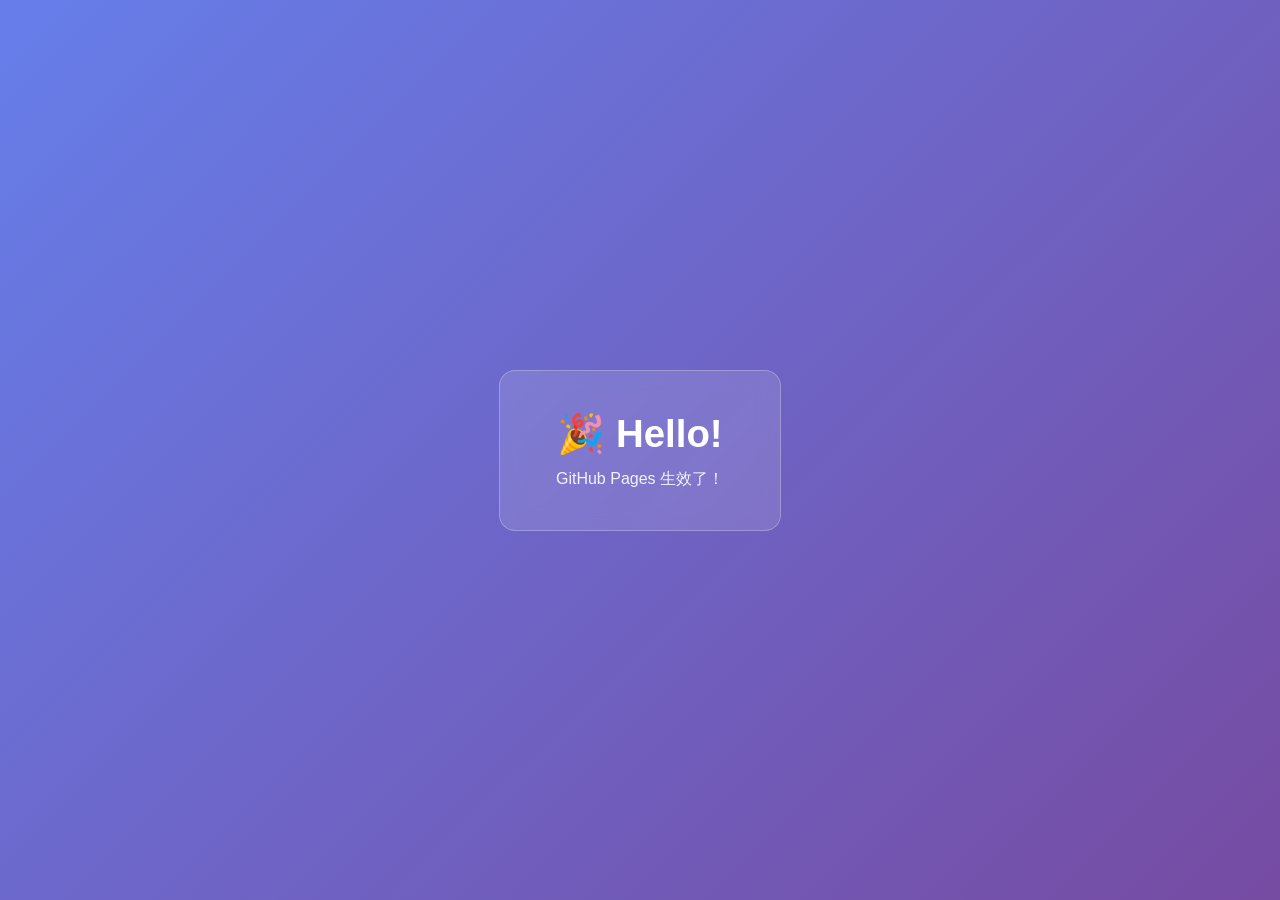
==== index.html @ 2df7113d "Add index.html" ====
<!DOCTYPE html>
<html lang="zh-CN">
<head>
<meta charset="UTF-8">
<meta name="viewport" content="width=device-width, initial-scale=1.0">
<title>test-site</title>
<style>
body { font-family: -apple-system, "Segoe UI", "Microsoft YaHei", sans-serif; min-height: 100vh; display: flex; align-items: center; justify-content: center; margin: 0; background: linear-gradient(135deg, #667eea 0%, #764ba2 100%); color: #fff; }
.card { background: rgba(255,255,255,0.12); border: 1px solid rgba(255,255,255,0.25); border-radius: 16px; padding: 40px 56px; text-align: center; backdrop-filter: blur(10px); }
h1 { font-size: 2.4rem; margin: 0 0 12px; }
p { margin: 0; opacity: 0.9; }
</style>
</head>
<body>
<div class="card">
  <h1>🎉 Hello!</h1>
  <p>GitHub Pages 生效了！</p>
</div>
</body>
</html>
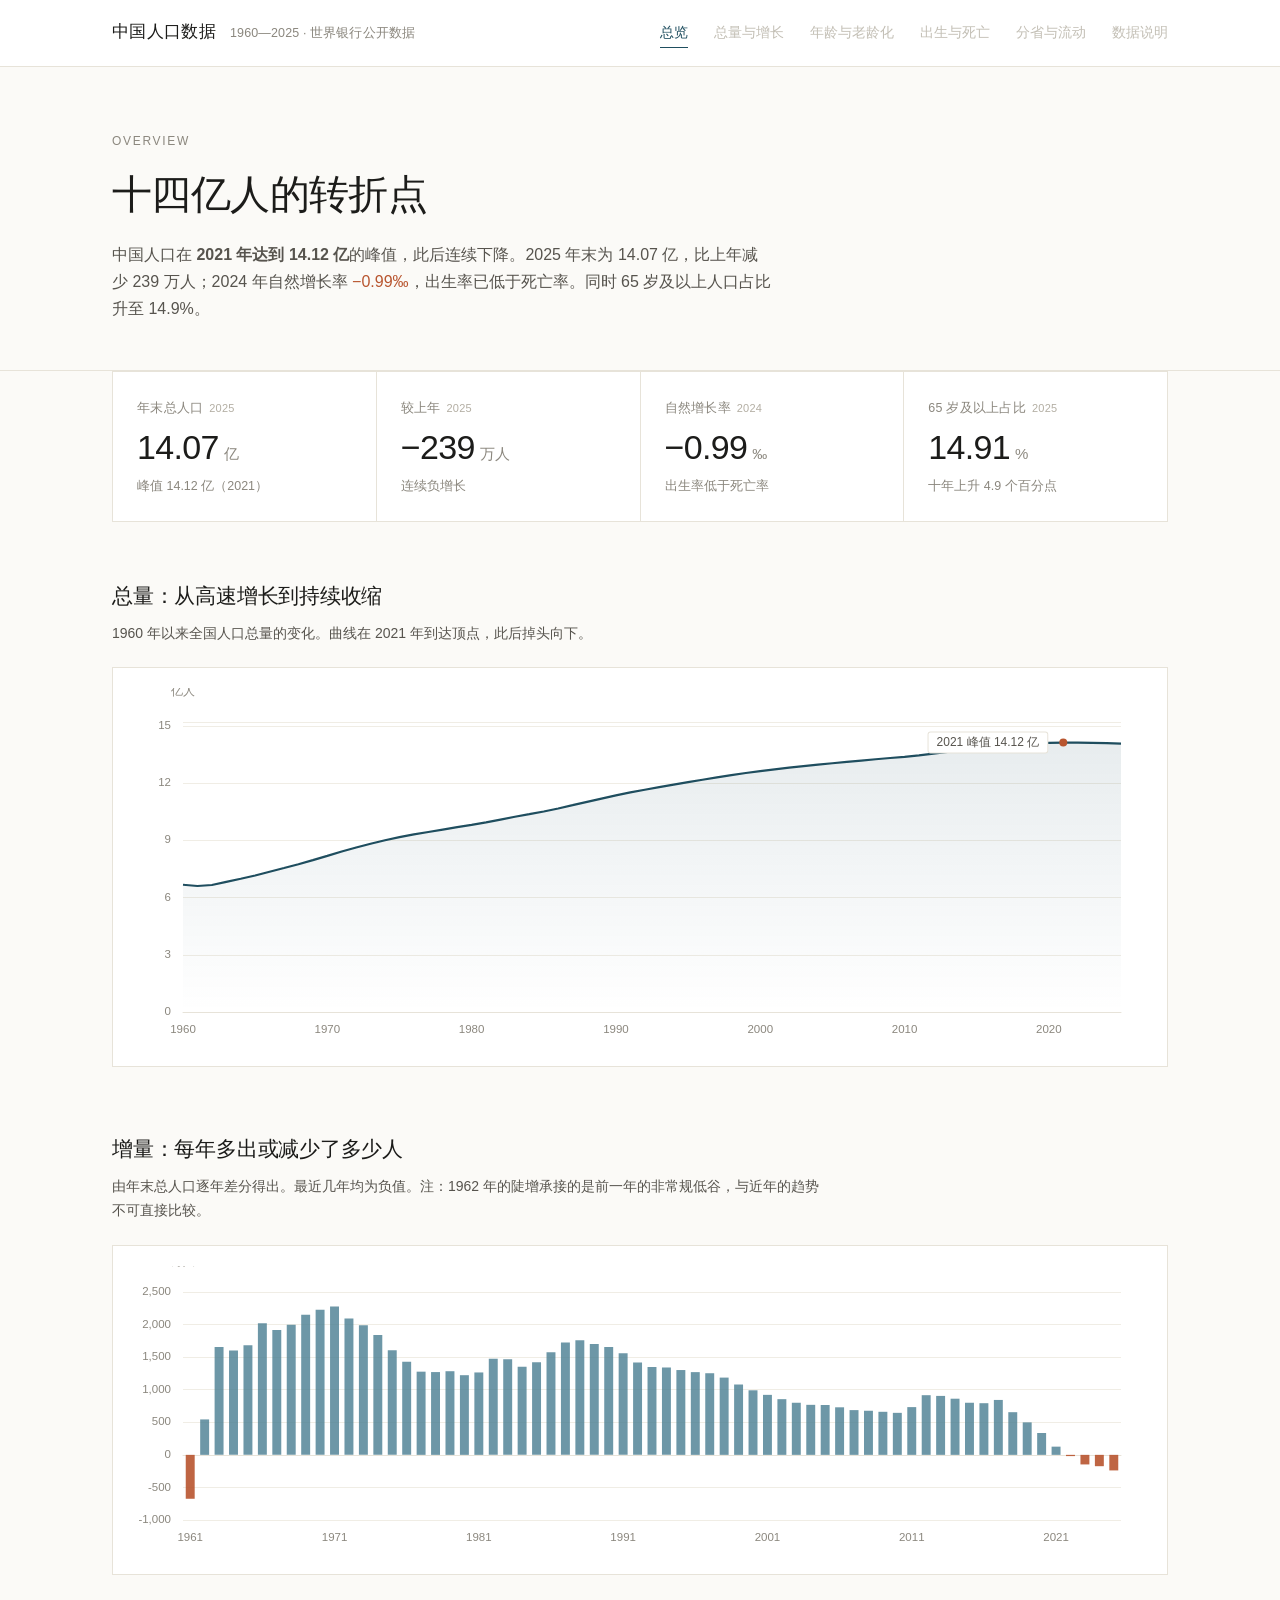
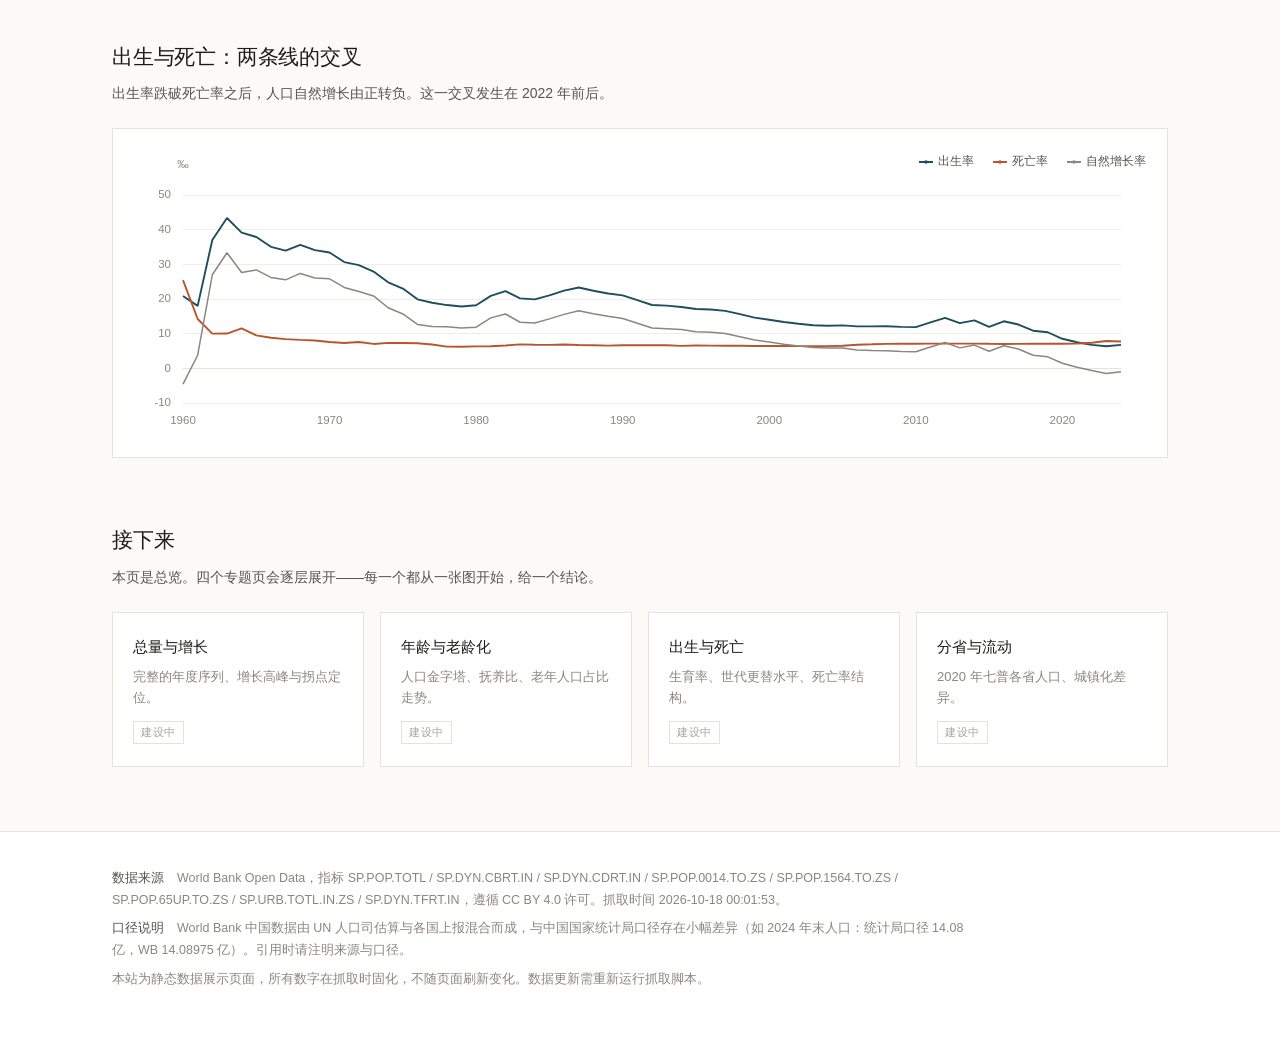
==== commit 37102d34: "阶段1：总览页 + 数据抓取管道 - tools/fetch_data.py：抓取 World Bank 8 项人口指标，带重试与缓存 - data/national.json：9 个序列，1960-" ====
--- a/index.html
+++ b/index.html
@@ -3,18 +3,297 @@
 <head>
 <meta charset="UTF-8">
 <meta name="viewport" content="width=device-width, initial-scale=1.0">
-<title>test-site</title>
-<style>
-body { font-family: -apple-system, "Segoe UI", "Microsoft YaHei", sans-serif; min-height: 100vh; display: flex; align-items: center; justify-content: center; margin: 0; background: linear-gradient(135deg, #667eea 0%, #764ba2 100%); color: #fff; }
-.card { background: rgba(255,255,255,0.12); border: 1px solid rgba(255,255,255,0.25); border-radius: 16px; padding: 40px 56px; text-align: center; backdrop-filter: blur(10px); }
-h1 { font-size: 2.4rem; margin: 0 0 12px; }
-p { margin: 0; opacity: 0.9; }
-</style>
+<title>中国人口数据 · 1960—2025</title>
+<meta name="description" content="基于世界银行公开数据的中国人口观测：总量、年龄结构、出生死亡与城镇化。">
+<link rel="stylesheet" href="assets/css/style.css">
 </head>
 <body>
-<div class="card">
-  <h1>🎉 Hello!</h1>
-  <p>GitHub Pages 生效了！</p>
-</div>
+
+<header class="site-head">
+  <div class="wrap">
+    <div class="brand">
+      <span class="brand-mark">中国人口数据</span>
+      <span class="brand-sub">1960—2025 · 世界银行公开数据</span>
+    </div>
+    <nav class="site-nav">
+      <a href="index.html" class="on">总览</a>
+      <a class="off">总量与增长</a>
+      <a class="off">年龄与老龄化</a>
+      <a class="off">出生与死亡</a>
+      <a class="off">分省与流动</a>
+      <a class="off">数据说明</a>
+    </nav>
+  </div>
+</header>
+
+<section class="hero">
+  <div class="wrap">
+    <p class="hero-kicker">Overview</p>
+    <h1>十四亿人的转折点</h1>
+    <p class="hero-lead" id="lead">正在读取数据…</p>
+  </div>
+</section>
+
+<main class="wrap" id="main">
+  <div class="loading" id="loading">正在加载数据…</div>
+  <div id="content" style="display:none">
+
+    <div class="kpi-row">
+      <div class="kpi">
+        <p class="kpi-label">年末总人口 <span class="kpi-year" id="k1y"></span></p>
+        <div class="kpi-value"><span id="k1">—</span><span class="unit">亿</span></div>
+        <p class="kpi-note" id="k1n"></p>
+      </div>
+      <div class="kpi">
+        <p class="kpi-label">较上年 <span class="kpi-year" id="k2y"></span></p>
+        <div class="kpi-value"><span id="k2">—</span><span class="unit">万人</span></div>
+        <p class="kpi-note" id="k2n"></p>
+      </div>
+      <div class="kpi">
+        <p class="kpi-label">自然增长率 <span class="kpi-year" id="k3y"></span></p>
+        <div class="kpi-value"><span id="k3">—</span><span class="unit">‰</span></div>
+        <p class="kpi-note" id="k3n"></p>
+      </div>
+      <div class="kpi">
+        <p class="kpi-label">65 岁及以上占比 <span class="kpi-year" id="k4y"></span></p>
+        <div class="kpi-value"><span id="k4">—</span><span class="unit">%</span></div>
+        <p class="kpi-note" id="k4n"></p>
+      </div>
+    </div>
+
+    <section class="section">
+      <div class="section-head">
+        <h2>总量：从高速增长到持续收缩</h2>
+        <p>1960 年以来全国人口总量的变化。曲线在 2021 年到达顶点，此后掉头向下。</p>
+      </div>
+      <div class="chart" id="chart-total"></div>
+    </section>
+
+    <section class="section">
+      <div class="section-head">
+        <h2>增量：每年多出或减少了多少人</h2>
+        <p>由年末总人口逐年差分得出。最近几年均为负值。注：1962 年的陡增承接的是前一年的非常规低谷，与近年的趋势不可直接比较。</p>
+      </div>
+      <div class="chart short" id="chart-change"></div>
+    </section>
+
+    <section class="section">
+      <div class="section-head">
+        <h2>出生与死亡：两条线的交叉</h2>
+        <p>出生率跌破死亡率之后，人口自然增长由正转负。这一交叉发生在 2022 年前后。</p>
+      </div>
+      <div class="chart short" id="chart-rates"></div>
+    </section>
+
+    <section class="section">
+      <div class="section-head">
+        <h2>接下来</h2>
+        <p>本页是总览。四个专题页会逐层展开——每一个都从一张图开始，给一个结论。</p>
+      </div>
+      <div class="next-grid">
+        <div class="next-card">
+          <p class="t">总量与增长</p>
+          <p class="d">完整的年度序列、增长高峰与拐点定位。</p>
+          <span class="badge">建设中</span>
+        </div>
+        <div class="next-card">
+          <p class="t">年龄与老龄化</p>
+          <p class="d">人口金字塔、抚养比、老年人口占比走势。</p>
+          <span class="badge">建设中</span>
+        </div>
+        <div class="next-card">
+          <p class="t">出生与死亡</p>
+          <p class="d">生育率、世代更替水平、死亡率结构。</p>
+          <span class="badge">建设中</span>
+        </div>
+        <div class="next-card">
+          <p class="t">分省与流动</p>
+          <p class="d">2020 年七普各省人口、城镇化差异。</p>
+          <span class="badge">建设中</span>
+        </div>
+      </div>
+    </section>
+
+  </div>
+</main>
+
+<footer class="site-foot">
+  <div class="wrap">
+    <p><strong>数据来源</strong>　World Bank Open Data，指标 <span id="src-list">—</span>，遵循 CC BY 4.0 许可。抓取时间 <span id="src-time">—</span>。</p>
+    <p><strong>口径说明</strong>　<span id="src-caveat">—</span></p>
+    <p>本站为静态数据展示页面，所有数字在抓取时固化，不随页面刷新变化。数据更新需重新运行抓取脚本。</p>
+  </div>
+</footer>
+
+<script src="assets/js/echarts.min.js"></script>
+<script src="assets/js/common.js"></script>
+<script>
+(function () {
+  "use strict";
+  var $ = function (id) { return document.getElementById(id); };
+
+  CHP.load().then(function (D) {
+    var S = D.series, C = CHP.C;
+
+    $("loading").style.display = "none";
+    $("content").style.display = "";
+
+    /* ---- KPI ---- */
+    var pop = S.population, chg = S.annual_change,
+        ngr = S.natural_rate, old = S.age_65_up;
+
+    var popLast = CHP.last(pop), popPeak = CHP.peak(pop);
+    var chgLast = CHP.last(chg), ngrLast = CHP.last(ngr), oldLast = CHP.last(old);
+
+    $("k1y").textContent = popLast.year;
+    $("k1").textContent = CHP.yi(popLast.value);
+    $("k1n").textContent = "峰值 " + CHP.yi(popPeak.value) + " 亿（" + popPeak.year + "）";
+
+    $("k2y").textContent = chgLast.year;
+    $("k2").textContent = CHP.signed(chgLast.value / 1e4, 0);
+    $("k2n").innerHTML = '<span class="' + (chgLast.value < 0 ? "down" : "") + '">'
+      + (chgLast.value < 0 ? "连续负增长" : "仍在增长") + "</span>";
+
+    $("k3y").textContent = ngrLast.year;
+    $("k3").textContent = CHP.signed(ngrLast.value, 2);
+    $("k3n").innerHTML = '<span class="down">出生率低于死亡率</span>';
+
+    $("k4y").textContent = oldLast.year;
+    $("k4").textContent = oldLast.value.toFixed(2);
+    var oldVals = CHP.yearList(old).map(function (y) { return old.data[String(y)]; });
+    var delta = oldLast.value - oldVals[Math.max(0, oldVals.length - 11)];
+    $("k4n").textContent = "十年上升 " + delta.toFixed(1) + " 个百分点";
+
+    /* ---- 结论句 ---- */
+    $("lead").innerHTML =
+      "中国人口在 <strong>" + popPeak.year + " 年达到 " + CHP.yi(popPeak.value) + " 亿</strong>的峰值，"
+      + "此后连续下降。" + popLast.year + " 年末为 " + CHP.yi(popLast.value) + " 亿，"
+      + "比上年减少 " + Math.abs(chgLast.value / 1e4).toFixed(0) + " 万人；"
+      + ngrLast.year + " 年自然增长率 <em>" + CHP.signed(ngrLast.value, 2) + "‰</em>，"
+      + "出生率已低于死亡率。同时 65 岁及以上人口占比升至 "
+      + oldLast.value.toFixed(1) + "%。";
+
+    /* ---- 图 1：总人口 ---- */
+    var ys = CHP.yearList(pop), vals = CHP.values(pop, ys);
+    var sTotal = CHP.lineSeries("总人口",
+      vals.map(function (v) { return +(v / 1e8).toFixed(3); }),
+      C.accent, { width: 2.2, area: true });
+    sTotal.markPoint = {
+      symbol: "circle", symbolSize: 8,
+      itemStyle: { color: C.warm },
+      label: {
+        show: true,
+        position: "left",
+        distance: 12,
+        formatter: popPeak.year + " 峰值 " + CHP.yi(popPeak.value) + " 亿",
+        color: C.ink2,
+        fontSize: 12,
+        fontFamily: CHP.FONT,
+        backgroundColor: "#ffffff",
+        borderColor: C.line,
+        borderWidth: 1,
+        borderRadius: 2,
+        padding: [4, 8]
+      },
+      data: [{ coord: [String(popPeak.year), popPeak.value / 1e8] }]
+    };
+    var c1 = echarts.init($("chart-total"));
+    c1.setOption({
+      grid: { left: 58, right: 34, top: 34, bottom: 42 },
+      tooltip: CHP.tooltipCommon({
+        trigger: "axis",
+        formatter: function (ps) {
+          var p = ps[0];
+          return "<b>" + p.axisValue + " 年</b><br/>总人口 " + Number(p.value).toFixed(2) + " 亿";
+        }
+      }),
+      xAxis: CHP.axisCommon({
+        type: "category", boundaryGap: false, data: ys,
+        axisLabel: { color: C.ink3, fontSize: 11.5, interval: 9, margin: 12 }
+      }),
+      yAxis: CHP.axisCommon({
+        type: "value", min: 0, max: 15.2, name: "亿人", nameGap: 18
+      }),
+      series: [sTotal]
+    });
+
+    /* ---- 图 2：年增量 ---- */
+    var ys2 = CHP.yearList(chg), vals2 = CHP.values(chg, ys2);
+    var c2 = echarts.init($("chart-change"));
+    c2.setOption({
+      grid: { left: 58, right: 34, top: 26, bottom: 42 },
+      tooltip: CHP.tooltipCommon({
+        trigger: "axis",
+        formatter: function (ps) {
+          var p = ps[0], v = Number(p.value);
+          return "<b>" + p.axisValue + " 年</b><br/>较上年 "
+            + (v >= 0 ? "+" : "\u2212") + Math.abs(v).toFixed(0) + " 万人";
+        }
+      }),
+      xAxis: CHP.axisCommon({
+        type: "category", data: ys2,
+        axisLabel: { color: C.ink3, fontSize: 11.5, interval: 9, margin: 12 }
+      }),
+      yAxis: CHP.axisCommon({ type: "value", name: "万人", nameGap: 18 }),
+      series: [{
+        type: "bar", name: "年增量", barWidth: "62%",
+        data: vals2.map(function (v) {
+          return {
+            value: +(v / 1e4).toFixed(0),
+            itemStyle: { color: v >= 0 ? C.accent2 : C.warm, opacity: v >= 0 ? 0.82 : 0.9 }
+          };
+        })
+      }]
+    });
+
+    /* ---- 图 3：出生率 / 死亡率 / 自然增长率 ---- */
+    var ybr = CHP.yearList(S.birth_rate);
+    var ydr = CHP.yearList(S.death_rate);
+    var y3 = ybr.filter(function (y) {
+      return ydr.indexOf(y) >= 0 && S.natural_rate.data[String(y)] !== undefined;
+    });
+
+    var c3 = echarts.init($("chart-rates"));
+    c3.setOption({
+      grid: { left: 58, right: 34, top: 46, bottom: 42 },
+      legend: {
+        top: 2, right: 4, itemWidth: 14, itemHeight: 2, itemGap: 18,
+        textStyle: { color: C.ink2, fontSize: 12, fontFamily: CHP.FONT }
+      },
+      tooltip: CHP.tooltipCommon({
+        trigger: "axis",
+        valueFormatter: function (v) {
+          return v === null || v === undefined ? "—" : Number(v).toFixed(2) + "‰";
+        }
+      }),
+      xAxis: CHP.axisCommon({
+        type: "category", boundaryGap: false, data: y3,
+        axisLabel: { color: C.ink3, fontSize: 11.5, interval: 9, margin: 12 }
+      }),
+      yAxis: CHP.axisCommon({ type: "value", name: "‰", nameGap: 18 }),
+      series: [
+        CHP.lineSeries("出生率", CHP.values(S.birth_rate, y3), C.accent, { width: 1.9 }),
+        CHP.lineSeries("死亡率", CHP.values(S.death_rate, y3), C.warm, { width: 1.9 }),
+        CHP.lineSeries("自然增长率", CHP.values(S.natural_rate, y3), C.ink3, { width: 1.5 })
+      ]
+    });
+
+    /* ---- 页脚 ---- */
+    $("src-list").textContent =
+      "SP.POP.TOTL / SP.DYN.CBRT.IN / SP.DYN.CDRT.IN / SP.POP.0014.TO.ZS / " +
+      "SP.POP.1564.TO.ZS / SP.POP.65UP.TO.ZS / SP.URB.TOTL.IN.ZS / SP.DYN.TFRT.IN";
+    $("src-time").textContent = D.meta.fetched_at.replace("T", " ").slice(0, 19);
+    $("src-caveat").textContent = D.meta.caveat;
+
+    var charts = [c1, c2, c3];
+    window.addEventListener("resize", function () {
+      charts.forEach(function (c) { c.resize(); });
+    });
+  }).catch(function (e) {
+    $("loading").style.display = "none";
+    CHP.fail($("main"), e.message);
+  });
+})();
+</script>
 </body>
 </html>
--- a/assets/css/style.css
+++ b/assets/css/style.css
@@ -0,0 +1,300 @@
+:root {
+  --bg: #fbfaf7;
+  --surface: #ffffff;
+  --ink: #1c1c1a;
+  --ink-2: #57544e;
+  --ink-3: #8b877e;
+  --line: #e7e3d9;
+  --line-soft: #f0ede5;
+  --accent: #1f4e5f;
+  --accent-soft: #e8eff2;
+  --warm: #b8552f;
+  --warm-soft: #f7ece7;
+  --gold: #b08a2e;
+  --radius: 3px;
+  --sans: "Segoe UI", -apple-system, BlinkMacSystemFont, "Helvetica Neue",
+          "PingFang SC", "Hiragino Sans GB", "Microsoft YaHei", sans-serif;
+}
+
+* { box-sizing: border-box; }
+
+html { -webkit-text-size-adjust: 100%; }
+
+body {
+  margin: 0;
+  background: var(--bg);
+  color: var(--ink);
+  font-family: var(--sans);
+  font-size: 15px;
+  line-height: 1.7;
+  -webkit-font-smoothing: antialiased;
+  -moz-osx-font-smoothing: grayscale;
+}
+
+.wrap { max-width: 1120px; margin: 0 auto; padding: 0 32px; }
+
+/* ---------- header ---------- */
+
+.site-head {
+  border-bottom: 1px solid var(--line);
+  background: var(--surface);
+}
+
+.site-head .wrap {
+  display: flex;
+  align-items: baseline;
+  justify-content: space-between;
+  gap: 24px;
+  padding-top: 18px;
+  padding-bottom: 18px;
+  flex-wrap: wrap;
+}
+
+.brand { display: flex; align-items: baseline; gap: 14px; }
+
+.brand-mark {
+  font-size: 17px;
+  font-weight: 500;
+  letter-spacing: 0.02em;
+  color: var(--ink);
+}
+
+.brand-sub {
+  font-size: 12.5px;
+  color: var(--ink-3);
+  letter-spacing: 0.01em;
+}
+
+.site-nav { display: flex; gap: 26px; flex-wrap: wrap; }
+
+.site-nav a {
+  font-size: 13.5px;
+  color: var(--ink-2);
+  text-decoration: none;
+  padding-bottom: 2px;
+  border-bottom: 1px solid transparent;
+  transition: color .15s, border-color .15s;
+}
+
+.site-nav a:hover { color: var(--accent); border-bottom-color: var(--accent); }
+.site-nav a.on { color: var(--accent); border-bottom-color: var(--accent); }
+
+.site-nav a.off {
+  color: #c3bfb5;
+  cursor: default;
+  pointer-events: none;
+}
+
+/* ---------- hero ---------- */
+
+.hero { padding: 64px 0 48px; border-bottom: 1px solid var(--line); }
+
+.hero-kicker {
+  font-size: 12px;
+  letter-spacing: 0.14em;
+  text-transform: uppercase;
+  color: var(--ink-3);
+  margin: 0 0 18px;
+}
+
+.hero h1 {
+  font-size: 40px;
+  line-height: 1.28;
+  font-weight: 500;
+  letter-spacing: -0.015em;
+  margin: 0 0 20px;
+  max-width: 760px;
+}
+
+.hero-lead {
+  font-size: 16px;
+  color: var(--ink-2);
+  max-width: 660px;
+  margin: 0;
+}
+
+.hero-lead em {
+  font-style: normal;
+  color: var(--warm);
+  font-weight: 500;
+}
+
+/* ---------- kpi ---------- */
+
+.kpi-row {
+  display: grid;
+  grid-template-columns: repeat(4, 1fr);
+  gap: 1px;
+  background: var(--line);
+  border: 1px solid var(--line);
+  margin: 0 0 56px;
+}
+
+.kpi {
+  background: var(--surface);
+  padding: 26px 24px 24px;
+}
+
+.kpi-label {
+  font-size: 12.5px;
+  color: var(--ink-3);
+  letter-spacing: 0.02em;
+  margin: 0 0 10px;
+  display: flex;
+  align-items: baseline;
+  gap: 6px;
+}
+
+.kpi-year {
+  font-size: 11px;
+  color: #b3aea3;
+  font-variant-numeric: tabular-nums;
+}
+
+.kpi-value {
+  font-size: 34px;
+  font-weight: 400;
+  line-height: 1.1;
+  letter-spacing: -0.02em;
+  font-variant-numeric: tabular-nums;
+  color: var(--ink);
+}
+
+.kpi-value .unit {
+  font-size: 15px;
+  color: var(--ink-3);
+  margin-left: 5px;
+  letter-spacing: 0;
+}
+
+.kpi-note {
+  font-size: 12.5px;
+  color: var(--ink-3);
+  margin: 9px 0 0;
+}
+
+.kpi-note.down { color: var(--warm); }
+
+/* ---------- section ---------- */
+
+.section { margin: 0 0 64px; }
+
+.section-head { margin-bottom: 22px; }
+
+.section-head h2 {
+  font-size: 21px;
+  font-weight: 500;
+  letter-spacing: -0.01em;
+  margin: 0 0 8px;
+}
+
+.section-head p {
+  font-size: 14px;
+  color: var(--ink-2);
+  margin: 0;
+  max-width: 720px;
+}
+
+.chart {
+  width: 100%;
+  height: 400px;
+  background: var(--surface);
+  border: 1px solid var(--line);
+  padding: 20px 12px 12px;
+}
+
+.chart.short { height: 330px; }
+
+/* ---------- next up ---------- */
+
+.next-grid {
+  display: grid;
+  grid-template-columns: repeat(4, 1fr);
+  gap: 16px;
+}
+
+.next-card {
+  background: var(--surface);
+  border: 1px solid var(--line);
+  padding: 22px 20px;
+  min-height: 132px;
+}
+
+.next-card .t {
+  font-size: 14.5px;
+  font-weight: 500;
+  margin: 0 0 8px;
+  color: var(--ink);
+}
+
+.next-card .d {
+  font-size: 13px;
+  color: var(--ink-3);
+  margin: 0;
+  line-height: 1.6;
+}
+
+.next-card .badge {
+  display: inline-block;
+  font-size: 11px;
+  letter-spacing: 0.06em;
+  color: #a9a49a;
+  border: 1px solid var(--line);
+  padding: 1px 7px;
+  margin-top: 12px;
+}
+
+/* ---------- footer ---------- */
+
+.site-foot {
+  border-top: 1px solid var(--line);
+  background: var(--surface);
+  padding: 36px 0 48px;
+  margin-top: 24px;
+}
+
+.site-foot p {
+  font-size: 12.5px;
+  color: var(--ink-3);
+  margin: 0 0 7px;
+  max-width: 860px;
+  line-height: 1.75;
+}
+
+.site-foot strong { font-weight: 500; color: var(--ink-2); }
+
+.site-foot a { color: var(--accent); text-decoration: none; }
+.site-foot a:hover { text-decoration: underline; }
+
+.loading {
+  padding: 80px 0;
+  text-align: center;
+  color: var(--ink-3);
+  font-size: 14px;
+}
+
+.err {
+  padding: 20px 24px;
+  border: 1px solid #e5c9bd;
+  background: var(--warm-soft);
+  color: #7d3a22;
+  font-size: 13.5px;
+}
+
+/* ---------- responsive ---------- */
+
+@media (max-width: 860px) {
+  .wrap { padding: 0 20px; }
+  .hero { padding: 44px 0 36px; }
+  .hero h1 { font-size: 28px; }
+  .kpi-row { grid-template-columns: repeat(2, 1fr); }
+  .next-grid { grid-template-columns: repeat(2, 1fr); }
+  .chart { height: 320px; }
+}
+
+@media (max-width: 520px) {
+  .kpi-row { grid-template-columns: 1fr; }
+  .next-grid { grid-template-columns: 1fr; }
+  .hero h1 { font-size: 24px; }
+  .site-nav { gap: 16px; }
+}
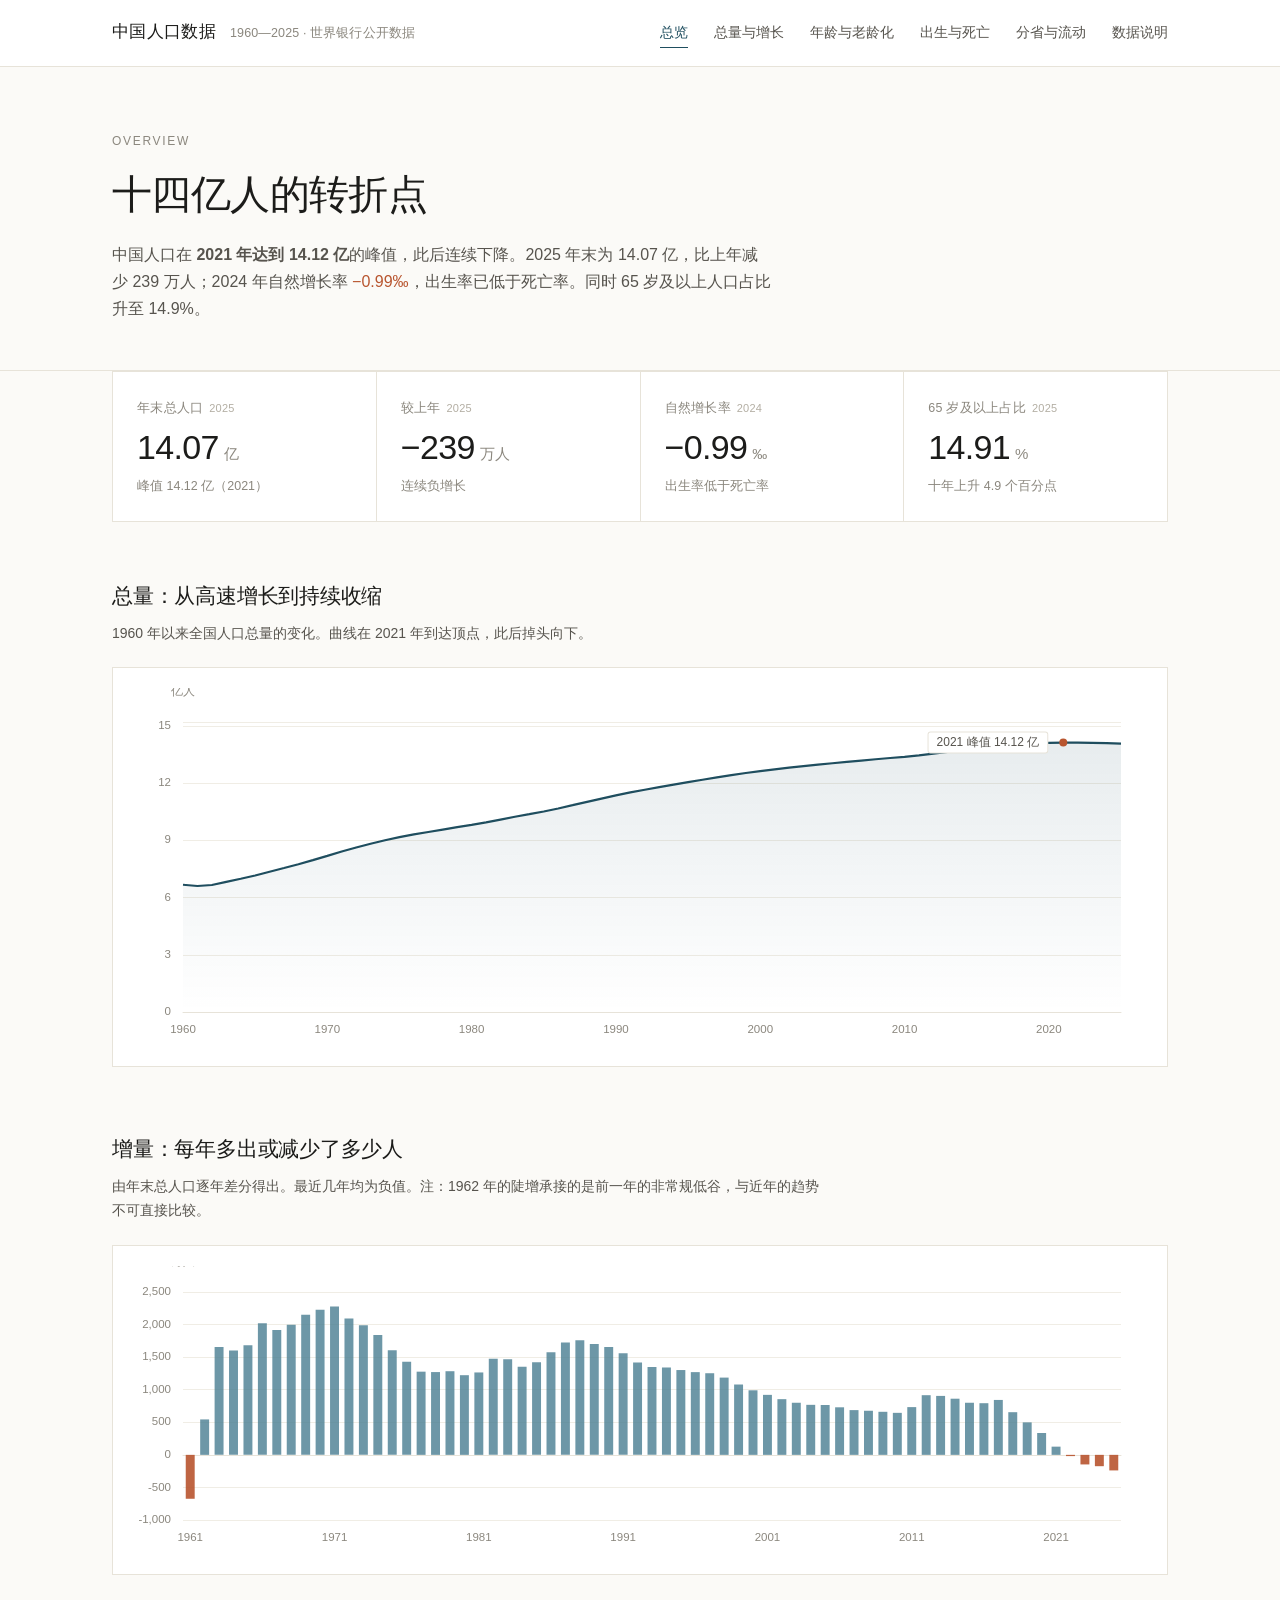
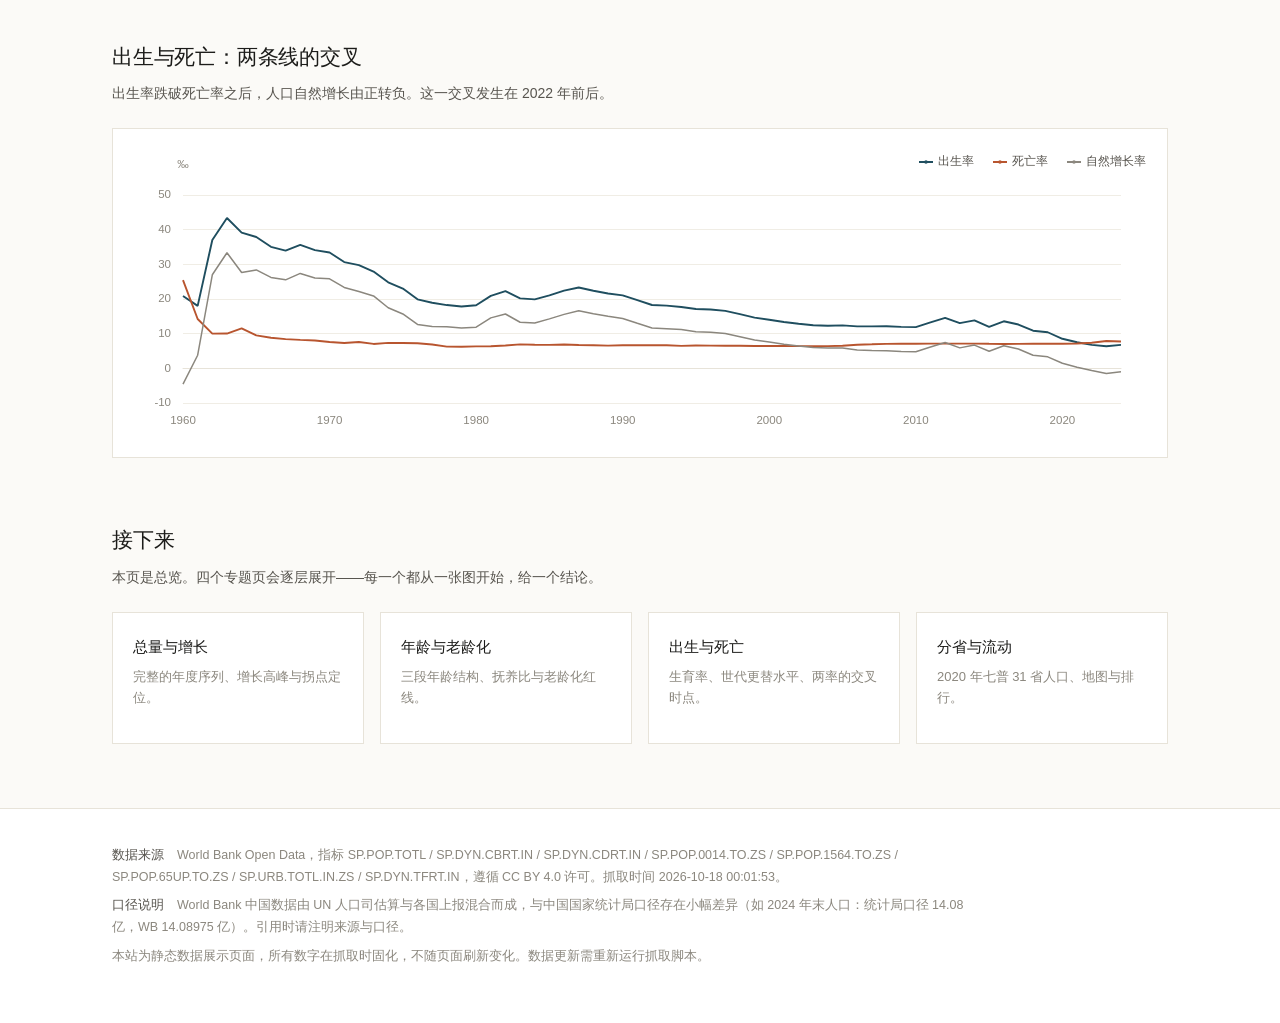
==== commit 34327816: "阶段2-4：四个专题页与数据说明页 - population.html 总量与增长 - age.html 年龄与老龄化 - birth.html 出生与死亡 - province.html 分省与流动" ====
--- a/index.html
+++ b/index.html
@@ -17,11 +17,11 @@
     </div>
     <nav class="site-nav">
       <a href="index.html" class="on">总览</a>
-      <a class="off">总量与增长</a>
-      <a class="off">年龄与老龄化</a>
-      <a class="off">出生与死亡</a>
-      <a class="off">分省与流动</a>
-      <a class="off">数据说明</a>
+      <a href="population.html">总量与增长</a>
+      <a href="age.html">年龄与老龄化</a>
+      <a href="birth.html">出生与死亡</a>
+      <a href="province.html">分省与流动</a>
+      <a href="about.html">数据说明</a>
     </nav>
   </div>
 </header>
@@ -91,26 +91,22 @@
         <p>本页是总览。四个专题页会逐层展开——每一个都从一张图开始，给一个结论。</p>
       </div>
       <div class="next-grid">
-        <div class="next-card">
+        <a class="next-card" href="population.html">
           <p class="t">总量与增长</p>
           <p class="d">完整的年度序列、增长高峰与拐点定位。</p>
-          <span class="badge">建设中</span>
-        </div>
-        <div class="next-card">
+        </a>
+        <a class="next-card" href="age.html">
           <p class="t">年龄与老龄化</p>
-          <p class="d">人口金字塔、抚养比、老年人口占比走势。</p>
-          <span class="badge">建设中</span>
-        </div>
-        <div class="next-card">
+          <p class="d">三段年龄结构、抚养比与老龄化红线。</p>
+        </a>
+        <a class="next-card" href="birth.html">
           <p class="t">出生与死亡</p>
-          <p class="d">生育率、世代更替水平、死亡率结构。</p>
-          <span class="badge">建设中</span>
-        </div>
-        <div class="next-card">
+          <p class="d">生育率、世代更替水平、两率的交叉时点。</p>
+        </a>
+        <a class="next-card" href="province.html">
           <p class="t">分省与流动</p>
-          <p class="d">2020 年七普各省人口、城镇化差异。</p>
-          <span class="badge">建设中</span>
-        </div>
+          <p class="d">2020 年七普 31 省人口、地图与排行。</p>
+        </a>
       </div>
     </section>
 
--- a/assets/css/style.css
+++ b/assets/css/style.css
@@ -220,6 +220,16 @@
   min-height: 132px;
 }
 
+a.next-card {
+  display: block;
+  text-decoration: none;
+  color: inherit;
+  transition: border-color .16s, background .16s;
+}
+
+a.next-card:hover { border-color: var(--accent); background: #fdfcf9; }
+a.next-card:hover .t { color: var(--accent); }
+
 .next-card .t {
   font-size: 14.5px;
   font-weight: 500;
@@ -281,15 +291,139 @@
   font-size: 13.5px;
 }
 
+/* ---------- 子页面标题 ---------- */
+
+.page-head {
+  padding: 56px 0 40px;
+  border-bottom: 1px solid var(--line);
+  background: var(--surface);
+}
+
+.page-head h1 {
+  font-size: 34px;
+  font-weight: 500;
+  letter-spacing: -0.015em;
+  line-height: 1.32;
+  margin: 0 0 16px;
+  max-width: 720px;
+}
+
+.page-head .lead {
+  font-size: 15.5px;
+  color: var(--ink-2);
+  max-width: 700px;
+  margin: 0;
+}
+
+.page-head .lead em { font-style: normal; color: var(--warm); font-weight: 500; }
+
+/* ---------- 关键事实 ---------- */
+
+.facts {
+  display: grid;
+  grid-template-columns: repeat(3, 1fr);
+  gap: 1px;
+  background: var(--line);
+  border: 1px solid var(--line);
+  margin: 0 0 48px;
+}
+
+.fact { background: var(--surface); padding: 22px 22px 20px; }
+
+.fact .n {
+  font-size: 12.5px;
+  color: var(--ink-3);
+  margin: 0 0 10px;
+  letter-spacing: 0.02em;
+}
+
+.fact .v {
+  font-size: 23px;
+  font-weight: 400;
+  letter-spacing: -0.01em;
+  font-variant-numeric: tabular-nums;
+  line-height: 1.15;
+}
+
+.fact .v .u { font-size: 13px; color: var(--ink-3); margin-left: 4px; }
+
+.fact .t { font-size: 12.5px; color: var(--ink-2); margin: 8px 0 0; line-height: 1.6; }
+
+/* ---------- 数据表 ---------- */
+
+.table-wrap { overflow-x: auto; border: 1px solid var(--line); background: var(--surface); }
+
+.data-table {
+  width: 100%;
+  border-collapse: collapse;
+  font-size: 13.5px;
+  min-width: 520px;
+}
+
+.data-table th {
+  text-align: left;
+  font-weight: 500;
+  color: var(--ink-2);
+  padding: 11px 14px;
+  border-bottom: 1px solid var(--line);
+  background: #faf9f5;
+  font-size: 12.5px;
+  letter-spacing: 0.02em;
+  white-space: nowrap;
+}
+
+.data-table td {
+  padding: 10px 14px;
+  border-bottom: 1px solid var(--line-soft);
+  font-variant-numeric: tabular-nums;
+}
+
+.data-table tr:last-child td { border-bottom: none; }
+.data-table td.num, .data-table th.num { text-align: right; }
+.data-table tbody tr:hover { background: #fcfbf8; }
+
+/* ---------- 注释 ---------- */
+
+.note {
+  font-size: 12.5px;
+  color: var(--ink-3);
+  line-height: 1.8;
+  margin: 14px 0 0;
+  max-width: 860px;
+}
+
+.note strong { color: var(--ink-2); font-weight: 500; }
+
+/* ---------- 双列 ---------- */
+
+.cols { display: grid; grid-template-columns: 1fr 1fr; gap: 24px; }
+
+.chart.tall { height: 560px; }
+
+.tag {
+  display: inline-block;
+  font-size: 11.5px;
+  padding: 1px 8px;
+  border: 1px solid var(--line);
+  color: var(--ink-3);
+  margin-left: 8px;
+  vertical-align: middle;
+}
+
 /* ---------- responsive ---------- */
 
 @media (max-width: 860px) {
   .wrap { padding: 0 20px; }
   .hero { padding: 44px 0 36px; }
   .hero h1 { font-size: 28px; }
+  .page-head { padding: 40px 0 30px; }
+  .page-head h1 { font-size: 26px; }
   .kpi-row { grid-template-columns: repeat(2, 1fr); }
+  .facts { grid-template-columns: 1fr; }
+  .cols { grid-template-columns: 1fr; }
   .next-grid { grid-template-columns: repeat(2, 1fr); }
   .chart { height: 320px; }
+  .chart.tall { height: 420px; }
 }
 
 @media (max-width: 520px) {
